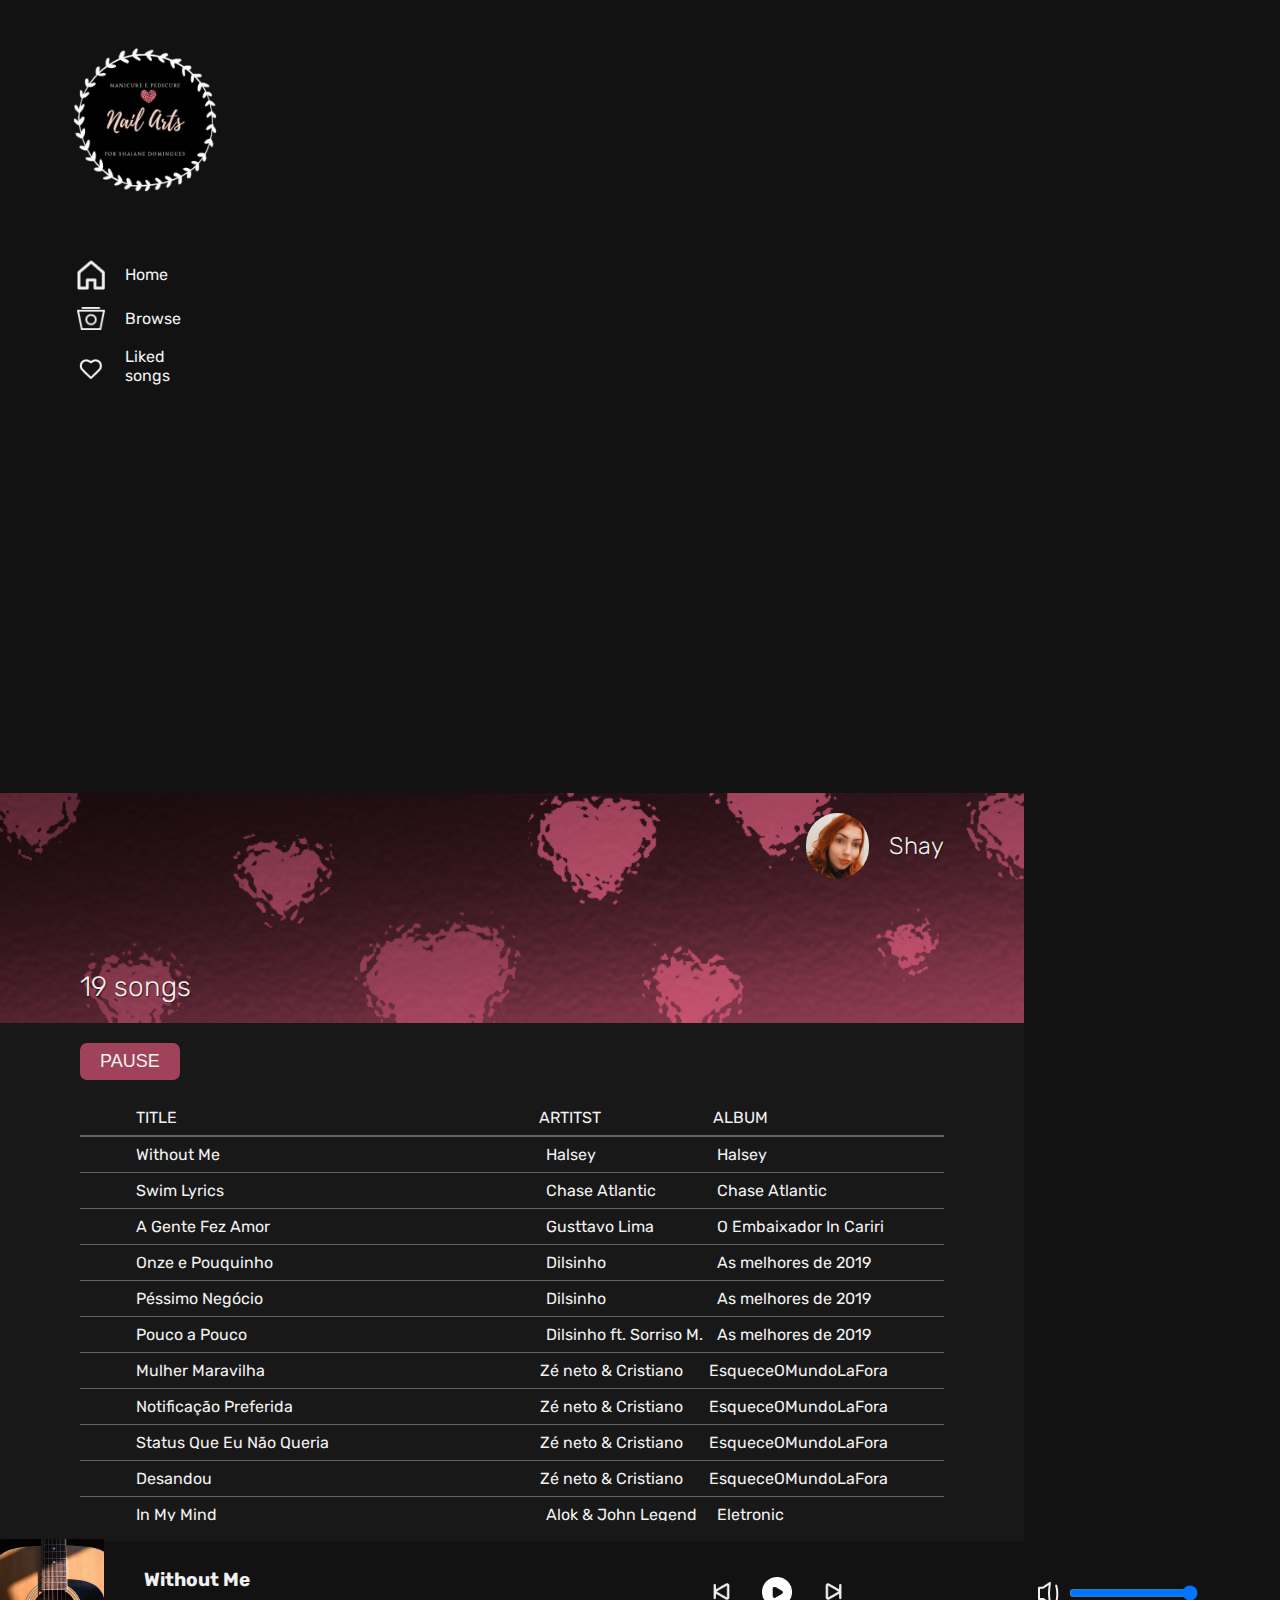
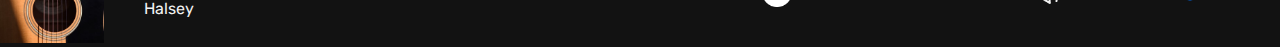
==== Reprodutor de Musicas/index.html @ be4e5241 "reprodutor de musica concluido" ====
<!DOCTYPE html>
<html lang="pt-br">

    <!--CABEÇALHO DE CONFIGURAÇÃO-->
    <head>
        <meta charset="utf-8">
        <meta name="viewport" content="width-device-width, initial-scale-1.0">
        <title>Nail Arts</title>
        <link rel="preconnect"  href="https://fonts.googleapis.com">
        <link rel="preconnect"  href="https://fonts.gstatic.com" crossorigin>
        <link href="https://fonts.googleapis.com/css2?family=Rubik:wght@300;400;500;600&display=swap" rel="stylesheet">

        <link rel="stylesheet" type="text/css" href="./src/css/style.css">
    </head>
    <!-- CORPO -->
    <body>
        <!-- TAG CONTEÚDO MAIS IMPORTANTE -->
        <main>
            <!-- SIDE BAR(menu lateral) -->
            <aside class="sidebarMenuNavegação">
                <!-- LOGO -->
                <img src="./src/img/semFundo.png" alt=" Logo Nail Arts">

                <!-- MENU(navegação) -->
                <nav class="menuNavegação">
                    <ul class="listaLinks">
                        <!-- ITEM DE LISTA-->
                        <li>
                            <a href=""><img src="./src/img/icone1.png" alt="HOME">Home</a>
                        </li>

                        <!-- ITEM DE LISTA -->
                         <li>
                            <a href=""><img src="./src/img/icone2.png" alt=" Browse">Browse</a>
                        </li>

                        <!-- ITEM DE LISTA -->
                         <li>
                            <a href=""><img src="./src/img/icone3.png" alt=" Linked songs">Liked songs</a>
                        </li>
                    </ul>
                </nav>
            </aside>

            <!-- SEÇÃO LISTA DE MUSICA -->
            <section class="secaoMusicas">
                 <!--CABEÇALHO DA SEÇÃO DE MUSICA-->
                <header class="cabecalho">
                        
                    <div class="user">
                        <img src="./src/img/Copia.jpeg" alt="Usuário">
                        <h2>Shay</h2>
                    </div>

                    <div class="qtdMusicas">
                        <p id="totalMusicas"></p>
                    </div>


                </header>

                <!-- LISTA DE MUSICA -->
                <div class="areaListaMusicas">
                    <!-- BOTAO PAUSE -->
                    <button id="btnPause">Pause</button>

                <!-- CABEÇALHO QUE REPRESENTA AS INFORMAÇÕES DAS MUSICAS -->
                    <div class="cabecalhoInfoMusicas">
                        <p class="primeiroItem">TITLE</p>
                        <p>ARTITST</p>
                        <p>ALBUM</p>
                    </div>
                    
                    <!-- LISTA DE MUSICA -->
                    <ul class="listaMusicas">
                        <!-- MUSICA -->
                    </ul>
                </div>

            </section>

            <!-- PLAYER -->
            <section class="areaPlayer">

                <audio src="" id="saidaAudio"></audio>

                <div class="infoMusicaAtual">
                    <figure class="imagemAlbum">
                        <img id=fotoAlbum src="./src/img/album4.png" alt="Album">
                        <figcaption>Legenda</figcaption>
                    </figure>
                    <div class="infoAlbum">
                        <h2 id=nomeMusica>Squere One</h2>
                        <p id=nomeAlbum>Coldplay</p>
                    </div>
                </div>

                <div class="areaPlayerControles" >
                    <button id="btnControlPrev"></button>
                    <button id="btnControlPlay"></button>
                    <button id="btnControlnext"></button>
                </div>

                <div class="areaPlayerVolume">
                    <img src="./src/img/volume.png">
                    <input type="range" max="1" value="1" step="0.1" >
                </div>

            </section>
            
        </main>

        <script type="text/javascript" src="./src/js/script.js"></script>

    </body>
</html>
---- Reprodutor de Musicas/src/css/style.css ----
/* ESTILOS GERAIS */
body, main, div, section, ul, li, img, figure, p, header, nav, h2, a {
	margin: 0;
	padding: 0;
	text-decoration:none;
	box-sizing: border-box;
	outline:none;
	list-style:none;
}

/* CORPO */
body {
	font-family: Rubik, sans-serif;
	font-family: Rubik, sans-serif;
    background: linear-gradient(
	0deg, #121212, #121212), #F1F1F1;
    color: #F1F1F1;
}

/* MAIN */
main {
	display: flex;
	flex-wrap: wrap;
	height: 100vh;
	}									/* */
.sidebarMenuNavegação{
    width: 15.9%;
	padding: 30px;
	height: calc(100% - 167px);
}
.sidebarMenuNavegação > img{
	margin-bottom: 20px;
    margin-top: -17px;
    margin-left: 8px;
    width: 214px;
}

/* ASIDE */
.menuNavegação{}

.listaLinks{}
.listaLinks > li{
	margin-bottom: 17px;
}
.listaLinks > li:hover{
	background: #a0435a26;
    box-shadow: inset 2px 2px 2px rgb(0 0 0 / 20%);
    text-shadow: none;
}
.listaLinks > li > a {
	color: #f1f1f1;
	display: flex;
    align-items: center;
    margin: 9px 47px;

}
.listaLinks > li > a > img {
	width: 28px;
	margin-right: 20px;
}

/* SEÇÃO LISTA DE MÚSICAS */
.secaoMusicas{
	width: 80%;
	background-color: #181818;
}
.cabecalho{
	background-image: url(../img/foto7.png);
	background-size: cover;
    background-position: center;
    background-repeat: no-repeat;
    height: 230px;
    position: relative;
    padding: 20px 80px;
}

/* USUÁRIO */
.user{
	display: flex;
    align-items: center;
    float: right;
}
.user > img {
	margin-right: 20px;
    width: 63px;
    border-radius: 45px;
}
.user > h2 {
	font-weight: lighter;
	text-shadow: 1px 1px 1px rgb(0 0 0 / 50%);
}

/* QUANTIDADE DE MÚSICAS */
.qtdMusicas{
	position: absolute;
    left: 80px;
    bottom: 20px;
	}						/* */
.qtdMusicas > p {
	font-size: 28px;
	font-weight: 300;
	text-shadow: 1px 1px 1px rgb(0 0 0 / 50%);
}

/* ÁREA LISTA DE MÚSICAS */
.areaListaMusicas{
	padding: 20px 80px;
}
#btnPause{
	background-color: #a0435a;
    color: #f1f1f1;
    border: none;
    padding: 8px 20px;
    text-transform: uppercase;
    border-radius: 7px;
    font-size: 18px;
    margin-bottom: 20px;
    cursor: pointer;
}
#btnPause:hover{
    background: #a0435a26;
    box-shadow: inset 2px 2px 2px rgb(0 0 0 / 20%);
    text-shadow: none;
}

/* CABEÇALHO INFO MÚSICAS */
.cabecalhoInfoMusicas{
	display: flex;
	border-bottom: 2px solid #646464;
    padding: 8px 56px;
}
.cabecalhoInfoMusicas > p {
	width: 26%
}
.cabecalhoInfoMusicas > .primeiroItem{
	width: 60%;
}
/* LISTA DE MÚSICAS */
.listaMusicas{
	height: 384px;
    overflow-y: scroll;
}
.listaMusicas > li {
	display: flex;
	padding: 8px 56px;
    border-bottom: 1px solid #646464;

}
.listaMusicas > li:hover{
	background: #a0435a26;
    box-shadow: inset 2px 2px 2px rgb(0 0 0 / 20%);
    text-shadow: none;
}
.listaMusicas > li > p {
	width: 25%;
	cursor: pointer;
}
.listaMusicas > li > .primeiroItem{
	width: 60%;
}

/* SEÇÃO DO PLAYER */
.areaPlayer{
	width: 100%;
	height: 104px;
	display: flex;
    align-items: center;
    justify-content: space-between;
    padding-right: 80px
}

/* INFORMAÇÕES MUSICA ATUAL */
.infoMusicaAtual{
	display: flex;
    align-items: center;
}

.imagemAlbum{
	margin-right: 40px;
}						/* */
.imagemAlbum > img{
	width: 104px;
}
.imagemAlbum > figcaption{
	display: none;
}

.infoAlbum{}
.infoAlbum > h2{
	margin-bottom: 8px;
	font-size: 19px;
}
.infoAlbum > p{}

/* ÁREA DE CONTROLE */
.areaPlayerControles{
	position: absolute;
    padding-left: 708px;
}
.areaPlayerControles > button{
	width: 30px;
    height: 30px;
    background: transparent;
    border: none;
    background-position: center;
    background-size: 23px;
    background-repeat: no-repeat;
}

#btnControlPrev{
	background-image: url(../img/previous.png);
}
#btnControlPlay{
	background-image: url(../img/play.png);
	background-size: cover;
	margin: 0 20px;
}
#btnControlPlay.pause{
	background-image: url(../img/pause.png);
}

#btnControlnext{
	background-image: url(../img/next.png);
}

/* ÁREA DE VOLUME */
.areaPlayerVolume{
	display: flex;
    align-items: center;
}

.areaPlayerVolume > img{
	padding-right: 8px;
}

.areaPlayerVolume > input{}
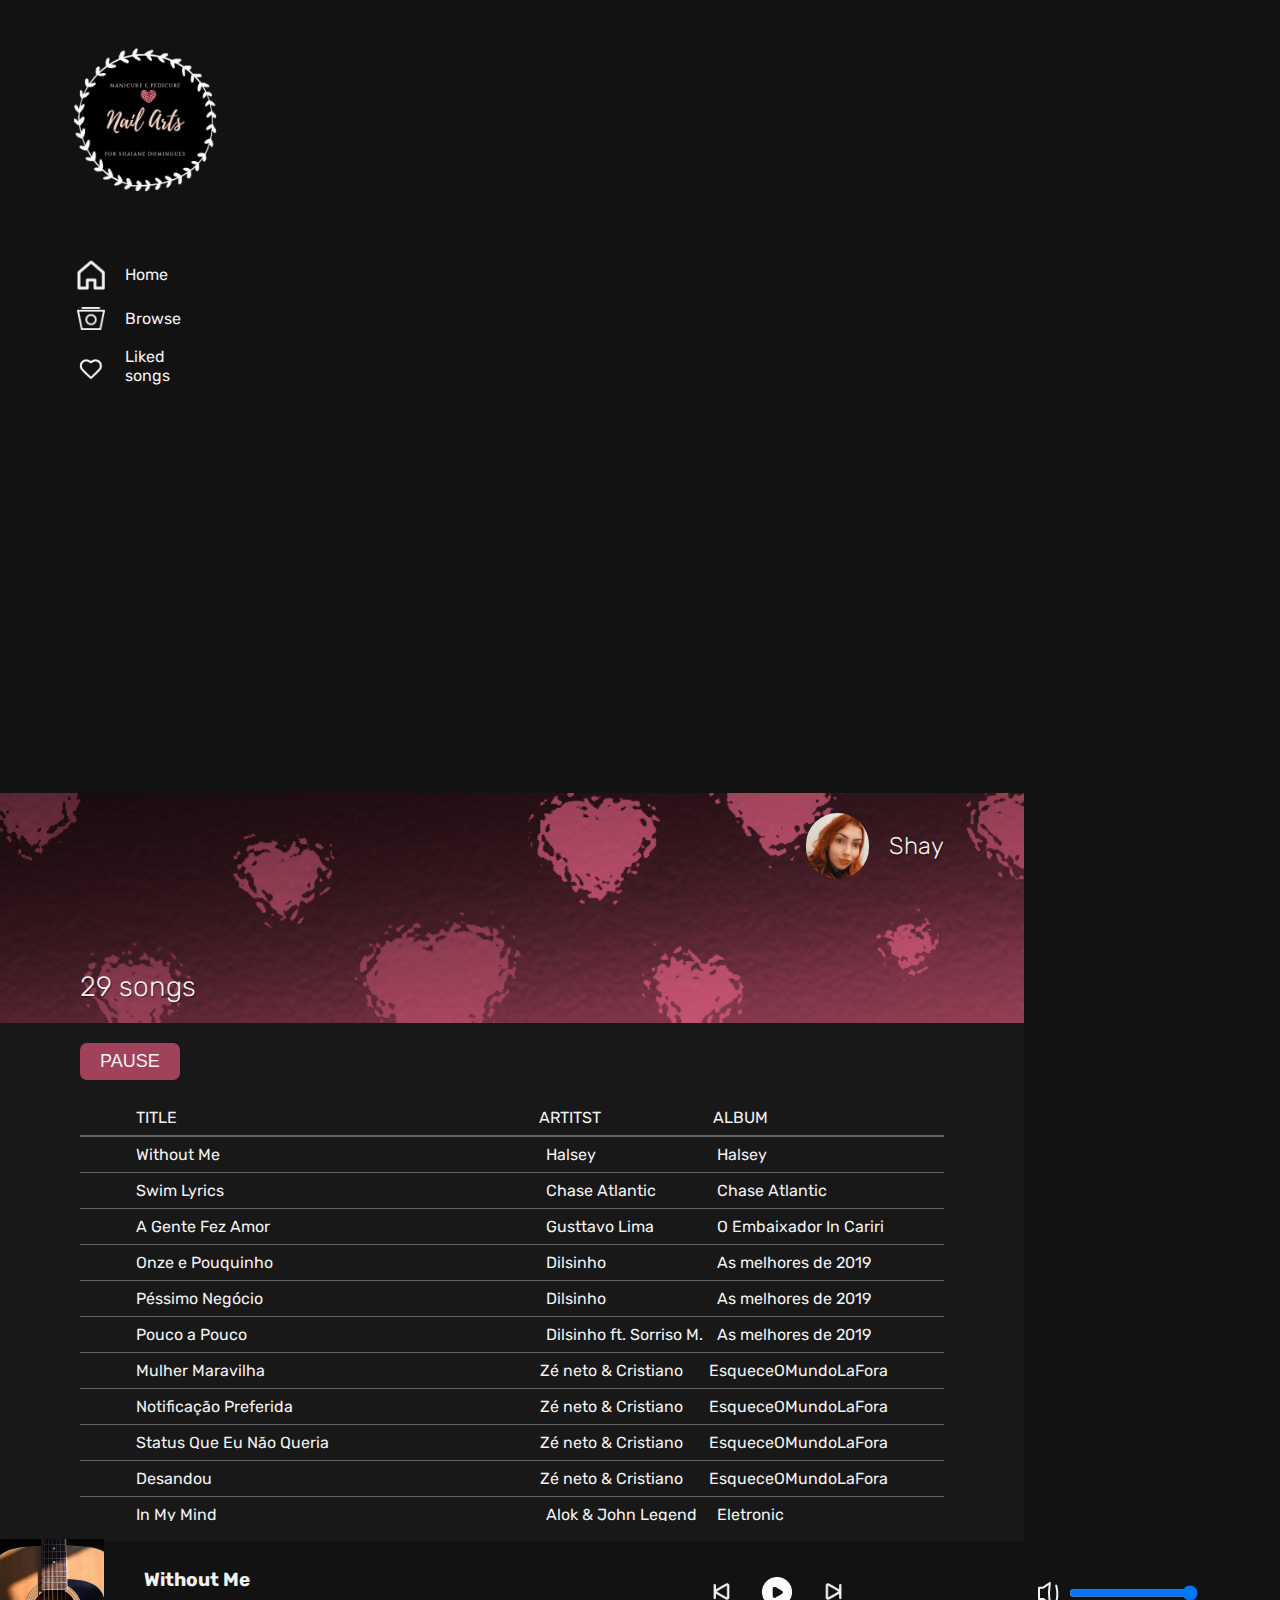
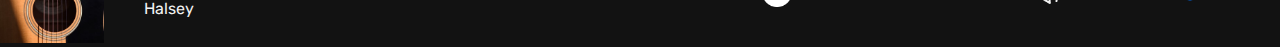
==== commit 1793a0a6: "Revisando Sistema de Cadastro" ====
--- a/Reprodutor de Musicas/index.html
+++ b/Reprodutor de Musicas/index.html
@@ -4,7 +4,6 @@
     <!--CABEÇALHO DE CONFIGURAÇÃO-->
     <head>
         <meta charset="utf-8">
-        <meta name="viewport" content="width-device-width, initial-scale-1.0">
         <title>Nail Arts</title>
         <link rel="preconnect"  href="https://fonts.googleapis.com">
         <link rel="preconnect"  href="https://fonts.gstatic.com" crossorigin>
@@ -82,7 +81,7 @@
             <!-- PLAYER -->
             <section class="areaPlayer">
 
-                <audio src="" id="saidaAudio"></audio>
+                <audio id="saidaAudio" src=""></audio>
 
                 <div class="infoMusicaAtual">
                     <figure class="imagemAlbum">
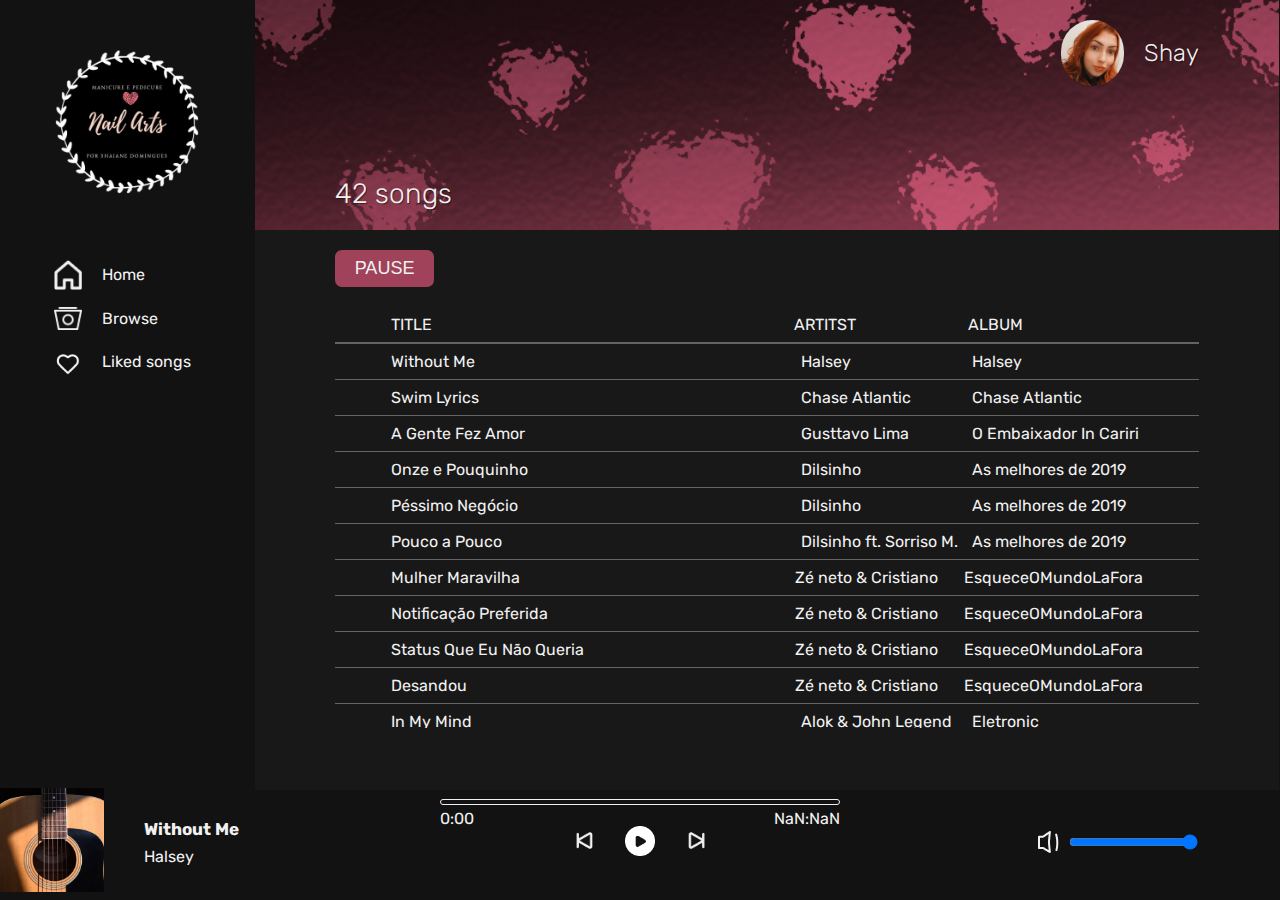
==== commit f72fdb8e: "Configurando tagAudio.duration e tagAudio.currentTime" ====
--- a/Reprodutor de Musicas/index.html
+++ b/Reprodutor de Musicas/index.html
@@ -30,12 +30,12 @@
 
                         <!-- ITEM DE LISTA -->
                          <li>
-                            <a href=""><img src="./src/img/icone2.png" alt=" Browse">Browse</a>
+                            <a href=""><img src="./src/img/icone2.png" alt="Browse">Browse</a>
                         </li>
 
                         <!-- ITEM DE LISTA -->
                          <li>
-                            <a href=""><img src="./src/img/icone3.png" alt=" Linked songs">Liked songs</a>
+                            <a href=""><img src="./src/img/icone3.png" alt="Linked songs">Liked songs</a>
                         </li>
                     </ul>
                 </nav>
@@ -85,7 +85,7 @@
 
                 <div class="infoMusicaAtual">
                     <figure class="imagemAlbum">
-                        <img id=fotoAlbum src="./src/img/album4.png" alt="Album">
+                        <img id=fotoAlbum  alt="Artista">
                         <figcaption>Legenda</figcaption>
                     </figure>
                     <div class="infoAlbum">
@@ -93,7 +93,16 @@
                         <p id=nomeAlbum>Coldplay</p>
                     </div>
                 </div>
-
+                 <div class="duração">
+                    <div class="barra">
+                        <progress value="0" max="1" step="1"></progress>
+                        <div class="ponto"></div>
+                 </div>
+                    <div class="tempo">
+                        <p class="inicio">0:00</p>
+                        <p class="fim">0:00</p>
+                    </div>
+                 </div>
                 <div class="areaPlayerControles" >
                     <button id="btnControlPrev"></button>
                     <button id="btnControlPlay"></button>
@@ -101,7 +110,7 @@
                 </div>
 
                 <div class="areaPlayerVolume">
-                    <img src="./src/img/volume.png">
+                    <img src="./src/img/volume.png" alt="Volume" >
                     <input type="range" max="1" value="1" step="0.1" >
                 </div>
 
--- a/Reprodutor de Musicas/src/css/style.css
+++ b/Reprodutor de Musicas/src/css/style.css
@@ -1,5 +1,5 @@
 /* ESTILOS GERAIS */
-body, main, div, section, ul, li, img, figure, p, header, nav, h2, a {
+body, main, div, section, ul, li, img, figure, p, header, nav, h2, a, progress {
 	margin: 0;
 	padding: 0;
 	text-decoration:none;
@@ -27,33 +27,46 @@
     width: 15.9%;
 	padding: 30px;
 	height: calc(100% - 167px);
+	position: relative;
 }
 .sidebarMenuNavegação > img{
-	margin-bottom: 20px;
-    margin-top: -17px;
-    margin-left: 8px;
     width: 214px;
+    position: absolute;
+    left: 50%;
+    top: 15px;
+    transform: translate(-50%);
 }
 
 /* ASIDE */
 .menuNavegação{}
 
-.listaLinks{}
+.listaLinks{
+	position: absolute;
+    top: 251px;
+    left: 50%;
+    transform: translate(-50%);
+}
+
 .listaLinks > li{
 	margin-bottom: 17px;
 }
-.listaLinks > li:hover{
-	background: #a0435a26;
+
+.listaLinks > li > a {
+	color: #f1f1f1;
+	display: flex;
+    align-items: center;
+    margin: 9px 40px;
+    width: 146px;
+}
+
+.listaLinks > li > a:hover{
+	border-color: #f1f1f1;
+	padding: 0px 5px;
     box-shadow: inset 2px 2px 2px rgb(0 0 0 / 20%);
     text-shadow: none;
-}
-.listaLinks > li > a {
-	color: #f1f1f1;
-	display: flex;
-    align-items: center;
-    margin: 9px 47px;
-
-}
+    opacity: 60%;
+}
+
 .listaLinks > li > a > img {
 	width: 28px;
 	margin-right: 20px;
@@ -138,8 +151,32 @@
 /* LISTA DE MÚSICAS */
 .listaMusicas{
 	height: 384px;
-    overflow-y: scroll;
-}
+    overflow-y: scroll;   
+}
+
+/* aqui é a alça da barra, que demonstra a altura que você está na página
+estou colocando uma cor azul clara nela*/
+::-webkit-scrollbar-thumb {
+background: #2e9dd8;
+}
+
+/* personalizar a barra em geral, aqui estou definindo 10px de largura para a barra vertical
+e 10px de altura para a barra horizontal */
+::-webkit-scrollbar {
+width:10px;
+height: 10px;
+}
+
+/* aqui é para personalizar o fundo da barra, neste caso estou colocando um fundo cinza escuro*/
+::-webkit-scrollbar-track {
+background:#333;
+}
+
+/* degrade para a barra vertical */
+::-webkit-scrollbar-thumb {
+background: linear-gradient(to bottom, #333333 0%,#3f69b1 25%,#2e9dd8 50%,#3f69b1 76%,#333333 100%);
+}
+
 .listaMusicas > li {
 	display: flex;
 	padding: 8px 56px;
@@ -188,14 +225,69 @@
 .infoAlbum{}
 .infoAlbum > h2{
 	margin-bottom: 8px;
-	font-size: 19px;
+	font-size: 17px;
 }
 .infoAlbum > p{}
+
+/* ÁREA DURAÇÃO DA MÚSICA*/
+
+.duração{
+	width: 400px;
+	margin-top: -58px;
+	position: absolute;
+    left: 50%;
+    transform: translate(-50%,0%);
+}
+
+.duração > .barra{
+	width: 400px;
+    height: 6px;
+    border: 1px solid #eee;
+    border-radius: 5px;
+    display: flex;
+    align-items: center;
+    justify-content: flex-start;
+    margin-bottom: 4px;
+}
+
+.duração > .barra > .ponto{
+	width: 10px;
+    height: 10px;
+    background-color: none;
+    border-radius: 50%;
+    margin-left: -10px;
+    cursor: pointer;
+}
+
+.duração > .barra > .ponto:hover{
+	width: 12px;
+    height: 12px;
+    background-color: #eee;
+    border-radius: 50%;
+    margin-left: -10px;
+    cursor: pointer;
+}
+
+.duração > .barra > progress{
+	height: 72%;
+    width: 0;
+    background-color: #333;
+}
+
+.duração > .tempo{
+	display: flex;
+    justify-content: space-between;
+}
+
+.duração > .tempo > .inicio{}
+
+.duração > .tempo > .fim{}
 
 /* ÁREA DE CONTROLE */
 .areaPlayerControles{
 	position: absolute;
-    padding-left: 708px;
+    left: 50%;
+    transform: translate(-50%);
 }
 .areaPlayerControles > button{
 	width: 30px;
@@ -224,6 +316,8 @@
 }
 
 /* ÁREA DE VOLUME */
+
+
 .areaPlayerVolume{
 	display: flex;
     align-items: center;
@@ -234,3 +328,54 @@
 }
 
 .areaPlayerVolume > input{}
+
+/* smartphones, portrait iPhone, portrait 480x320 phones (Android) */ 
+@media (min-width:100px){ 
+	.sidebarMenuNavegação{
+	padding: 2%;
+    }
+}   
+
+/* smartphones, portrait iPhone, portrait 480x320 phones (Android) */ 
+@media (min-width:268px){ 
+	.sidebarMenuNavegação{
+	padding: 2%;
+    }
+}   
+
+/* smartphones, Android phones, landscape iPhone */ 
+@media (min-width:460px){
+	.sidebarMenuNavegação{
+	padding:  2%;
+    }
+}
+
+/* portrait tablets, portrait iPad, e-readers (Nook/Kindle), landscape 800x480 phones (Android) */ }
+@media (min-width:600px){
+	.sidebarMenuNavegação{
+ 	padding:  2%;
+    }
+}
+
+/* tablet, landscape iPad, lo-res laptops ands desktops */ 
+@media (min-width:801px){
+	.sidebarMenuNavegação{
+ 	padding:  2%;
+    }
+}   
+
+/* big landscape tablets, laptops, and desktops */ 
+@media (min-width:1025px){
+	.sidebarMenuNavegação{
+ 	padding: 2%;
+    }
+} 
+
+
+/* hi-res laptops and desktops */ 
+@media (min-width:1281px){
+	.sidebarMenuNavegação{
+ 	padding: 2%;
+    }
+}  
+
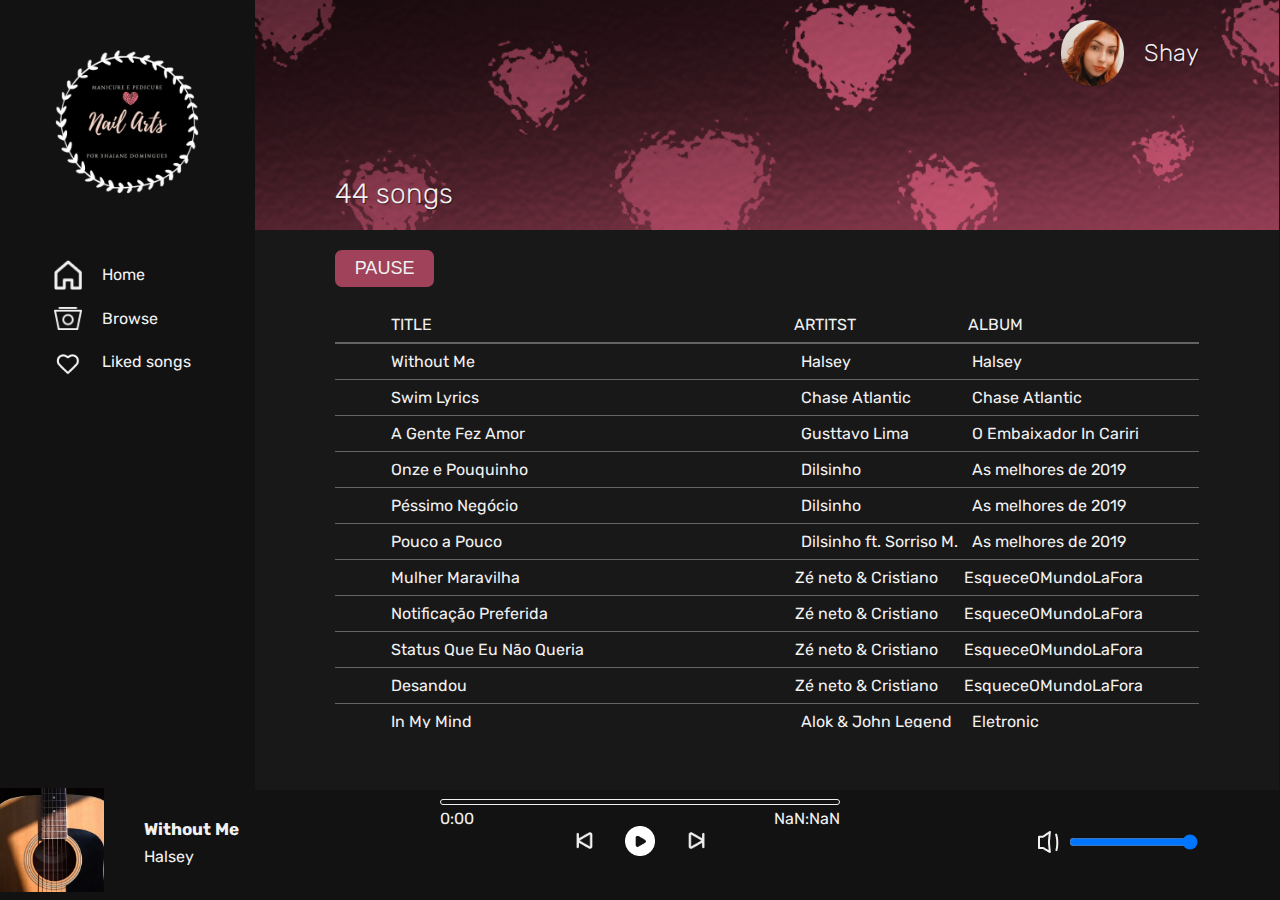
==== commit 210f1444: "Criando app de musica" ====
--- a/Reprodutor de Musicas/index.html
+++ b/Reprodutor de Musicas/index.html
@@ -81,7 +81,7 @@
             <!-- PLAYER -->
             <section class="areaPlayer">
 
-                <audio id="saidaAudio" src=""></audio>
+                <audio id="saidaAudio" src="" ></audio>
 
                 <div class="infoMusicaAtual">
                     <figure class="imagemAlbum">
--- a/Reprodutor de Musicas/src/css/style.css
+++ b/Reprodutor de Musicas/src/css/style.css
@@ -10,7 +10,6 @@
 
 /* CORPO */
 body {
-	font-family: Rubik, sans-serif;
 	font-family: Rubik, sans-serif;
     background: linear-gradient(
 	0deg, #121212, #121212), #F1F1F1;
